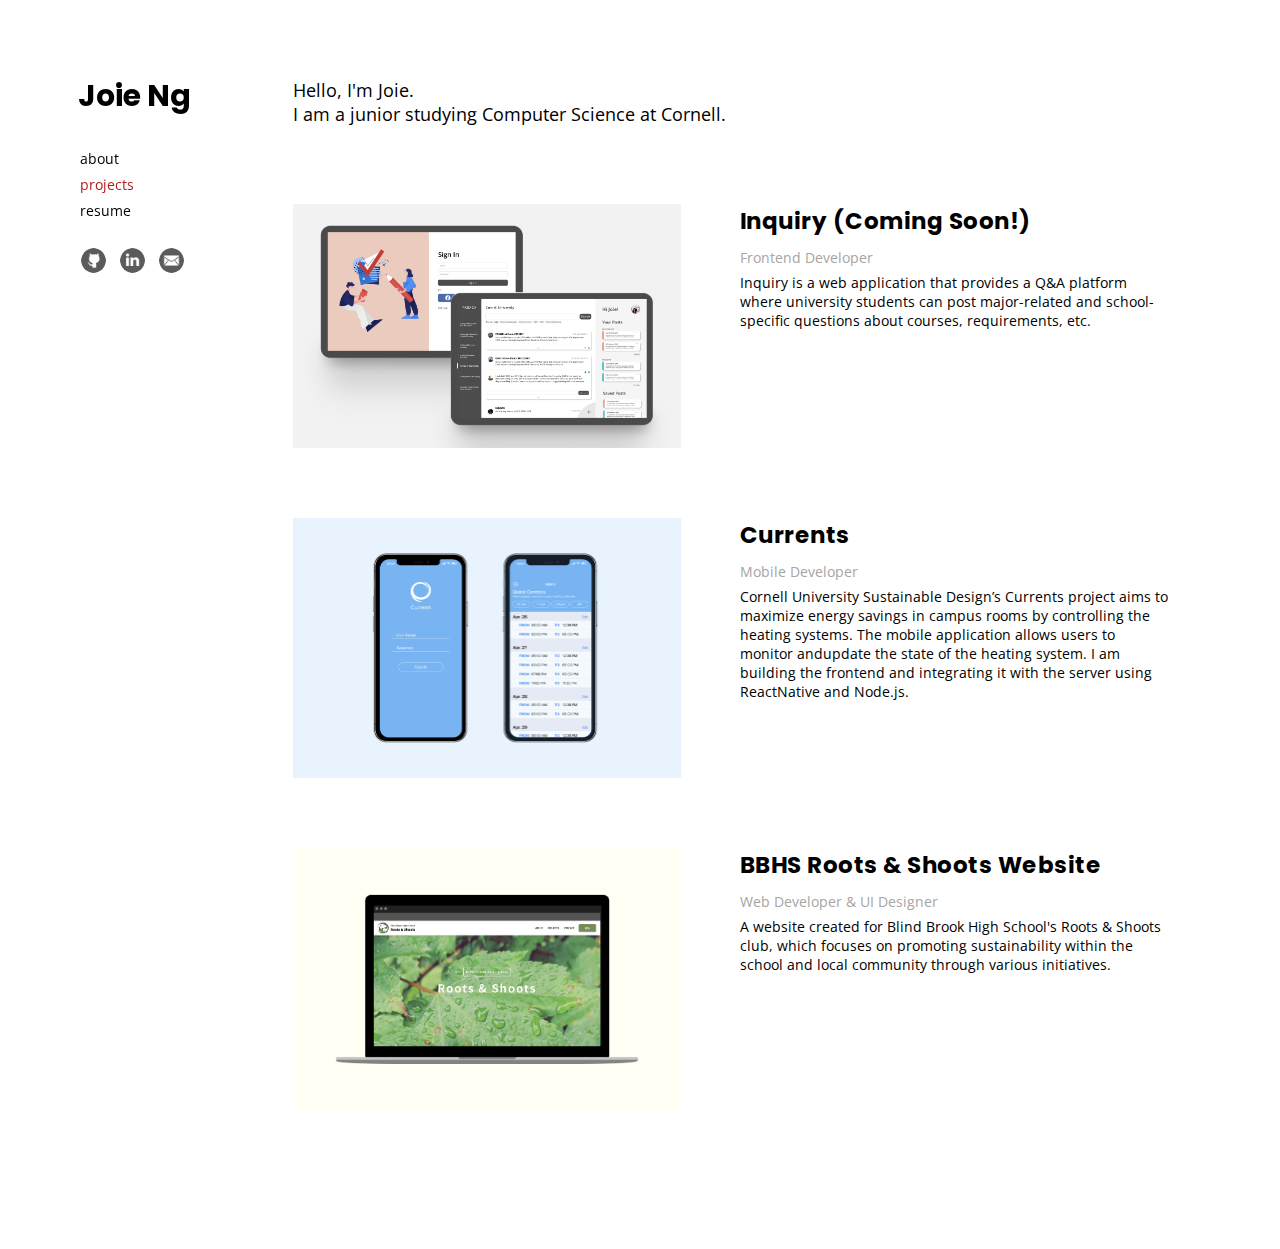
==== index.html @ 9357e78f "Update nav and title" ====
<html lang="en">

<head>
  <title>Joie Ng</title>
  <link rel="stylesheet" href="./css/main.css">
  <!-- font awesome css -->
  <link rel="stylesheet" href="https://maxcdn.bootstrapcdn.com/font-awesome/4.5.0/css/font-awesome.min.css">
  <link href='https://fonts.googleapis.com/css?family=Lobster' rel='stylesheet' type='text/css'>
  <link href="https://fonts.googleapis.com/css?family=Open+Sans|Poppins:300,400,500,600,700,800,900&display=swap"
    rel="stylesheet">
</head>

<body>

  <ul>
    <li class="name"><a href="./index.html">Joie Ng</a></li>
    <li class="section-link"><a href="./about.html">about</a></li>
    <li class="section-link"><a class="red-text" href="./index.html">projects</a></li>
    <li class="section-link"><a href="./resume.html">resume</a></li>
    <div class="socials">
      <a href="https://github.com/joiewyng" target="_blank"><img class="icon" src="./icons/github-icon-dark.png"></a>
      <a href="https://linkedin.com/in/joieng" target="_blank"><img class="icon"
          src="./icons/linkedin-icon-dark.png"></a>
      <a href="mailto: jn437@cornell.edu"><img class="icon" src="./icons/email-icon-dark.png"></a>
    </div>
  </ul>



  <!-- <div class="topnav">
    <img id="logo" src="../images/signature.jpg">
    <a href="https://drive.google.com/file/d/1CeFThQTMOqF3CsOaxOZoIO7t6Dawft7h/view?usp=sharing">Resume</a>
    <a href="about">About</a>
    <a href="/">Portfolio</a>
  </div> -->

  <div class="page">
    <div class="portfolio-intro">
      <div class="intro">
        Hello, I'm Joie.
      </div>
      <div class="intro lightgray">
        I am a junior studying Computer Science at Cornell.
      </div>
      <br>
    </div>

    <div class="row">
      <div class="left-col">
        <img class="proj-image" src="./images/mockups/Piazza2.0-mockup.png">
      </div>
      <div class="right-col">
        <text class="proj-header">
          Inquiry (Coming Soon!)
        </text>
        <div class="role-description">
          Frontend Developer
        </div>
        <text class="proj-description">
          Inquiry is a web application that provides a Q&A platform where university
          students can post major-related and school-specific questions about courses,
          requirements, etc.
          <br>

        </text>
      </div>
    </div>

    <div class="row">
      <div class="left-col">
        <img class="proj-image" src="./images/mockups/Currents-Mobile-mockup.png">
      </div>
      <div class="right-col">
        <text class="proj-header">
          Currents
        </text>
        <div class="role-description">
          Mobile Developer
        </div>
        <text class="proj-description">
          Cornell University Sustainable Design’s Currents project aims to maximize
          energy savings in campus rooms by controlling the heating systems. The
          mobile application allows users to monitor andupdate the state of the
          heating system. I am building the frontend and integrating it with the
          server using ReactNative and Node.js.
          <br>

        </text>
      </div>
    </div>

    <div class="row">
      <div class="left-col">
        <img class="proj-image" src="./images/mockups/BBHS-R&S-mockup.png">
      </div>
      <div class="right-col">
        <text class="proj-header">
          BBHS Roots & Shoots Website
        </text>
        <div class="role-description">
          Web Developer & UI Designer
        </div>
        <text class="proj-description">
          A website created for Blind Brook High School's Roots & Shoots club,
          which focuses on promoting sustainability within the school and local community
          through various initiatives.
          <br>

        </text>
      </div>
    </div>

  </div>

  </div>

</body>

</html>
---- css/main.css ----
/* general styling */
body {
  max-width: 1233px;
}

/* navigation bar */
ul{
  list-style-type: none;
  font-family: 'Open Sans', 'sans-serif';
  margin: 0;
  padding: 70px;
  width: 300px;
  /* background-color: #f1f1f1; */
  height: 100%; /* Full height */
  position: fixed; /* Make it stick, even on scroll */
  overflow: auto; /* Enable scrolling if the sidenav has too much content */
}

.red-text {
  color: #B31B1B;
}

.section-link {
  margin: 7px 2px;
  font-size: 14px;
}

a:hover {
  /* color: #3675ade0; */
  color: #B31B1B;
}

a {
  color: black;
  text-decoration: none;
}

a:hover {
  text-decoration: none;
}

.name {
  font-family: 'Poppins', 'sans-serif';
  font-weight: 700;
  font-size: 30px;
  margin-bottom: 30px;
  margin-top: -5px;
}

/* .section-link:hover {
  color: #337ab7;
} */

/* page formatting */
.page {
  padding: 70px 70px 70px 270px;
}

.socials {
  margin: 25px 0px;
}

.icon {
  height: 25px;
  width: 25px;
  margin-right: 4px;
  opacity: 80%;
  border: 3px #FFFFFF solid;
  border-radius: 25px;
}

.icon:hover {
  opacity: 100%;
  border: 3px #B31B1B solid;
  border-radius: 25px;
}




/* Work */
.intro {
  font-family: 'Open Sans', sans-serif;
  font-size: 18px;
  display: flex;
  text-align: left;
  padding: 0px 15px;
}

.row {
  margin: 50px 0px;
  display: flex;
}

.left-col {
  width: 50%;
  padding: 0px 15px;
}

.right-col {
  width: 50%;
}

@media screen and (max-width: 1030px) {
  .row {
    margin: 50px 0px;
    display: flex;
    flex-wrap: wrap;
  }
  
  .left-col {
    width: 100%;
  }
  
  .right-col {
    width: 100%;
    padding: 0px 15px;
  }
}

.proj-image{
  max-width: 90%;
  height: auto;
  padding: 10px 0px;
}

.proj-header{    
  font-family: 'Poppins', sans-serif;
  font-weight: 700;
  letter-spacing: .5;
  font-size: 23px;
  display: block;
  padding: 10px 0px;
}

.role-description {
  font-family: 'Open Sans', sans-serif;
  font-size: 14px;
  color: rgb(167, 164, 164);
  margin-bottom: 6px;
  margin-top: 8x;
}

.proj-description {
  font-family: 'Open Sans', sans-serif;
  font-size: 14px;
} 

/* About */
#about {
  /* margin-top: -10px; */
}
/* old nav bar formatting */
#logo {
  width: 120px;
  float: left;
}

.topnav {
  padding: 30px 20px;
  overflow: hidden;
  /* background-color: #333; */
  background-color: white;
}
/*nav bar links*/
.topnav a {
  float: right;
  /* display: block; */
  /* color: #f2f2f2; */
  color: rgba(0, 0, 0, 0.5);
  text-align: center;
  padding: 15px;
  padding-top: 45px;
  text-decoration: none;
  font-family: 'Mukta', sans-serif;
  letter-spacing: .5;
  font-size: 110%;
}

/*nav bar link change color on click*/
.topnav a:hover {
  /* background-color: #ddd; */
  color: rgba(0, 0, 0, 0.8);
}


h1 {
  font-family: 'Sans-Serif', 'bold';
  color: black;
}

p {
  font-family: "Courier New";
  font-size: 30px;
}


.abt-image{
  padding-right: 0px;
}


/* resume */
.resume .container {
  width: 70vw;
  height: 100vh;
}
  
/* dark mode */
 /* body{
  background-color: #1B1F23;
  color: #E1E4E8;
  opacity: 90%;
}

.topnav{
  background-color: #1B1F23;
} 

.portfolio-intro{
  overflow: hidden;
}

.portfolio-intro:after{
  content:"";
  display: inline-block;
  height: 0.5em;
  vertical-align: bottom;
  width: 100%;
  margin-left: 10px;
  border-bottom: 2px solid #85c1e4;
} 

#logo{
  border-radius: 15px;
}

.topnav a{
  color: #E1E4E8;
}

.topnav a:hover{
  color: white;
}

.lightgray{
  color: #a1a9b1
}

.proj-description{
  color: #a6adb4;
} 


a {
  color: white;
}

a:hover {
  color: #85c1e4;
} */
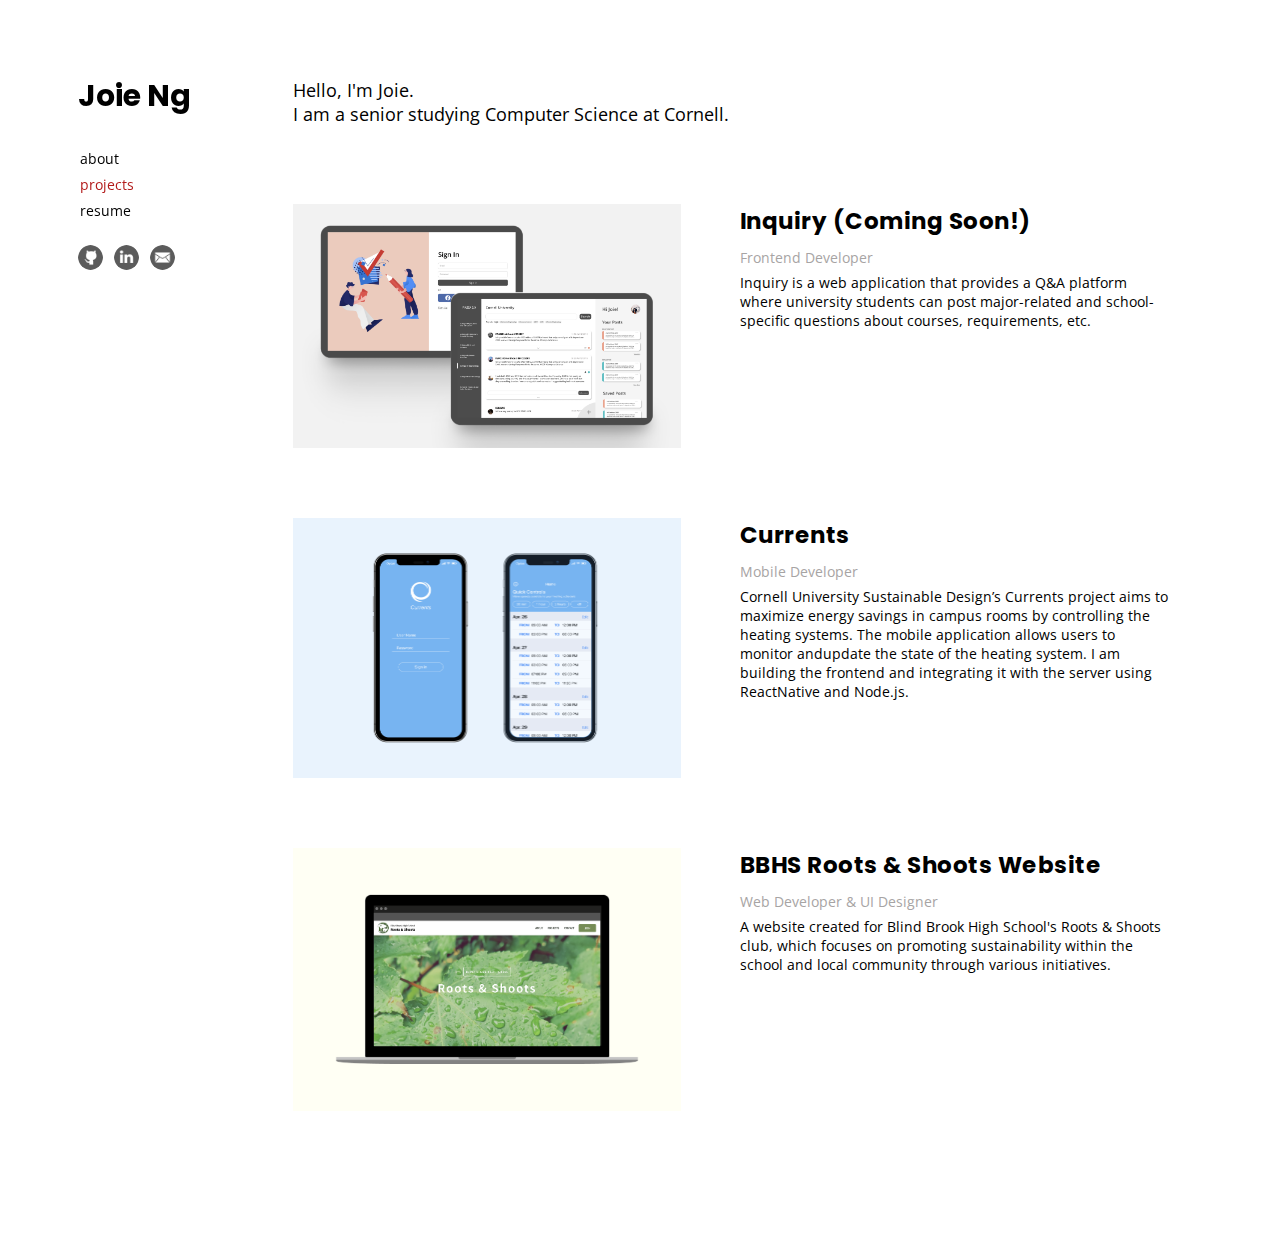
==== commit 7d6ddd6b: "Updated bio description" ====
--- a/index.html
+++ b/index.html
@@ -40,7 +40,7 @@
         Hello, I'm Joie.
       </div>
       <div class="intro lightgray">
-        I am a junior studying Computer Science at Cornell.
+        I am a senior studying Computer Science at Cornell.
       </div>
       <br>
     </div>
--- a/css/main.css
+++ b/css/main.css
@@ -64,16 +64,16 @@
 .icon {
   height: 25px;
   width: 25px;
-  margin-right: 4px;
+  margin-right: 7px;
   opacity: 80%;
-  border: 3px #FFFFFF solid;
+  /* border: 5px #FFFFFF solid; */
   border-radius: 25px;
 }
 
 .icon:hover {
   opacity: 100%;
-  border: 3px #B31B1B solid;
-  border-radius: 25px;
+  /* border: 5px #B31B1B solid;
+  border-radius: 25px; */
 }
 
 
@@ -148,9 +148,15 @@
 } 
 
 /* About */
-#about {
-  /* margin-top: -10px; */
-}
+
+.abt-image {
+  padding-left: 15px;
+}
+
+.abt-text {
+  padding-right: 50px;
+}
+
 /* old nav bar formatting */
 #logo {
   width: 120px;
@@ -195,12 +201,6 @@
   font-size: 30px;
 }
 
-
-.abt-image{
-  padding-right: 0px;
-}
-
-
 /* resume */
 .resume .container {
   width: 70vw;
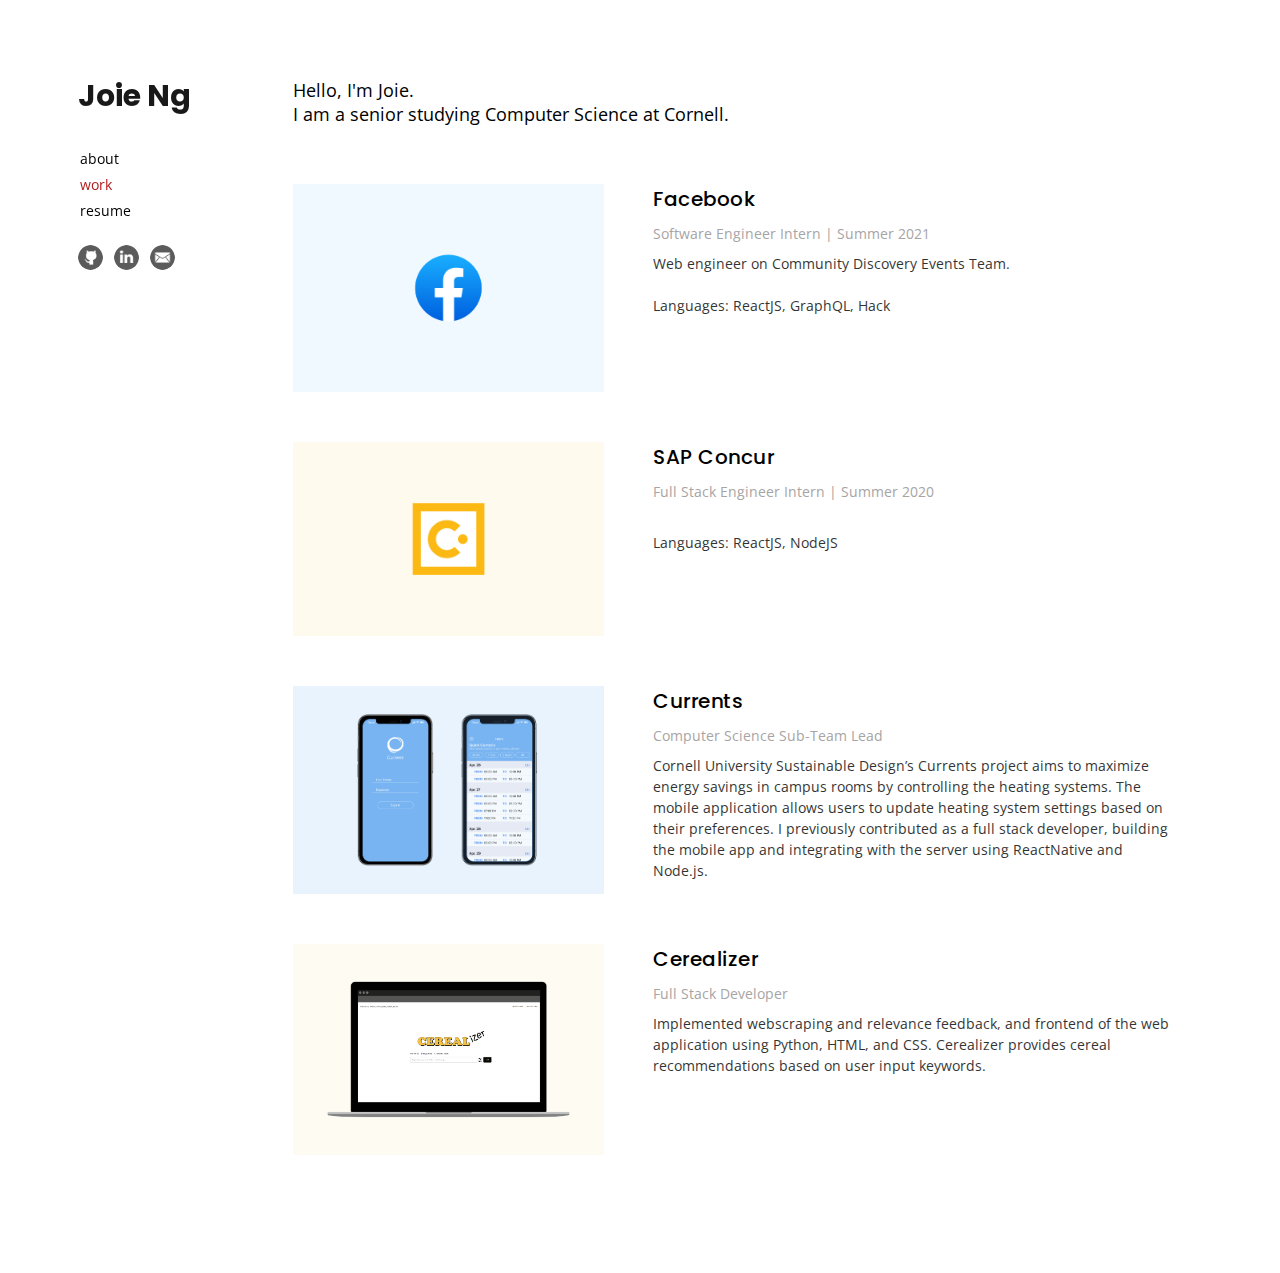
==== commit 0219ba8a: "Updated work" ====
--- a/index.html
+++ b/index.html
@@ -15,7 +15,7 @@
   <ul>
     <li class="name"><a href="./index.html">Joie Ng</a></li>
     <li class="section-link"><a href="./about.html">about</a></li>
-    <li class="section-link"><a class="red-text" href="./index.html">projects</a></li>
+    <li class="section-link"><a class="red-text" href="./index.html">work</a></li>
     <li class="section-link"><a href="./resume.html">resume</a></li>
     <div class="socials">
       <a href="https://github.com/joiewyng" target="_blank"><img class="icon" src="./icons/github-icon-dark.png"></a>
@@ -47,6 +47,88 @@
 
     <div class="row">
       <div class="left-col">
+        <img class="proj-image" src="./images/mockups/facebook-clear.png">
+      </div>
+      <div class="right-col">
+        <text class="proj-header">
+          Facebook
+        </text>
+        <div class="role-description">
+          Software Engineer Intern | Summer 2021
+        </div>
+        <text class="proj-description">
+          Web engineer on Community Discovery Events Team.
+          <br> <br>
+          <!-- &lt; &nbsp; ReactJS, GraphQL, Hack &nbsp; &gt; -->
+          Languages: ReactJS, GraphQL, Hack 
+        </text>
+      </div>
+    </div>
+
+    <div class="row">
+      <div class="left-col">
+        <img class="proj-image" src="./images/mockups/sapconcur-clear.png">
+      </div>
+      <div class="right-col">
+        <text class="proj-header">
+          SAP Concur
+        </text>
+        <div class="role-description">
+          Full Stack Engineer Intern | Summer 2020
+        </div>
+        <text class="proj-description">
+          <br>
+          <!-- &lt; &nbsp; ReactJS, GraphQL, Hack &nbsp; &gt; -->
+          Languages: ReactJS, NodeJS
+        </text>
+      </div>
+    </div>
+
+    <div class="row">
+      <div class="left-col">
+        <img class="proj-image" src="./images/mockups/Currents-Mobile-mockup.png">
+      </div>
+      <div class="right-col">
+        <text class="proj-header">
+          Currents
+        </text>
+        <div class="role-description">
+          Computer Science Sub-Team Lead 
+        </div>
+        <text class="proj-description">
+          Cornell University Sustainable Design’s Currents project aims to maximize
+          energy savings in campus rooms by controlling the heating systems. The
+          mobile application allows users to update heating system settings based on their 
+          preferences. I previously contributed as a full stack developer, building 
+          the mobile app and integrating with the server using ReactNative and Node.js.
+          <br>
+
+        </text>
+      </div>
+    </div>
+
+    <div class="row">
+      <div class="left-col">
+        <img class="proj-image" src="./images/mockups/Cerealizer-mockup.png">
+      </div>
+      <div class="right-col">
+        <text class="proj-header">
+          Cerealizer
+        </text>
+        <div class="role-description">
+          Full Stack Developer
+        </div>
+        <text class="proj-description">
+          Implemented webscraping and relevance feedback, and frontend of the web application using Python, HTML, and CSS. 
+          Cerealizer provides cereal recommendations based on user input keywords.
+          <br>
+
+        </text>
+      </div>
+    </div>
+
+    <!-- <div class="row">
+      <div class="left-col">
         <img class="proj-image" src="./images/mockups/Piazza2.0-mockup.png">
       </div>
       <div class="right-col">
@@ -64,32 +146,9 @@
 
         </text>
       </div>
-    </div>
+    </div> -->
 
-    <div class="row">
-      <div class="left-col">
-        <img class="proj-image" src="./images/mockups/Currents-Mobile-mockup.png">
-      </div>
-      <div class="right-col">
-        <text class="proj-header">
-          Currents
-        </text>
-        <div class="role-description">
-          Mobile Developer
-        </div>
-        <text class="proj-description">
-          Cornell University Sustainable Design’s Currents project aims to maximize
-          energy savings in campus rooms by controlling the heating systems. The
-          mobile application allows users to monitor andupdate the state of the
-          heating system. I am building the frontend and integrating it with the
-          server using ReactNative and Node.js.
-          <br>
-
-        </text>
-      </div>
-    </div>
-
-    <div class="row">
+    <!-- <div class="row">
       <div class="left-col">
         <img class="proj-image" src="./images/mockups/BBHS-R&S-mockup.png">
       </div>
@@ -101,14 +160,14 @@
           Web Developer & UI Designer
         </div>
         <text class="proj-description">
-          A website created for Blind Brook High School's Roots & Shoots club,
+          I designed and developed a website for Blind Brook High School's Roots & Shoots club,
           which focuses on promoting sustainability within the school and local community
           through various initiatives.
           <br>
 
         </text>
       </div>
-    </div>
+    </div> -->
 
   </div>
 
--- a/css/main.css
+++ b/css/main.css
@@ -2,6 +2,7 @@
 /* general styling */
 body {
   max-width: 1233px;
+  /* letter-spacing: 0.02em; */
 }
 
 /* navigation bar */
@@ -46,6 +47,7 @@
   font-size: 30px;
   margin-bottom: 30px;
   margin-top: -5px;
+  opacity: 90%;
 }
 
 /* .section-link:hover {
@@ -89,17 +91,17 @@
 }
 
 .row {
-  margin: 50px 0px;
+  margin: 30px 0px;
   display: flex;
 }
 
 .left-col {
-  width: 50%;
+  width: 40%;
   padding: 0px 15px;
 }
 
 .right-col {
-  width: 50%;
+  width: 60%;
 }
 
 @media screen and (max-width: 1030px) {
@@ -127,9 +129,9 @@
 
 .proj-header{    
   font-family: 'Poppins', sans-serif;
-  font-weight: 700;
+  font-weight: 500;
   letter-spacing: .5;
-  font-size: 23px;
+  font-size: 20px;
   display: block;
   padding: 10px 0px;
 }
@@ -138,13 +140,15 @@
   font-family: 'Open Sans', sans-serif;
   font-size: 14px;
   color: rgb(167, 164, 164);
-  margin-bottom: 6px;
-  margin-top: 8x;
+  margin-bottom: 10px;
+  /* margin-top: 6px; */
 }
 
 .proj-description {
   font-family: 'Open Sans', sans-serif;
   font-size: 14px;
+  line-height: 1.5;
+  opacity: 80%;
 } 
 
 /* About */
@@ -156,6 +160,35 @@
 .abt-text {
   padding-right: 50px;
 }
+
+/* Travel, Needle Felting, Baking */
+.interest-nav {
+  font-family: 'Open Sans', sans-serif;
+  font-size: 14.5px;
+  /* display: flex; */
+  text-align: center;
+  padding: 0px 15px;
+}
+
+.interest .img-container {
+  width: 270px;
+  height: 270px;
+  margin: 10px;
+}
+
+.interest img {
+  width: 100%;
+  height: 100%;
+  object-fit: cover; 
+}
+
+.interest .row {
+  flex-wrap: wrap;
+  margin-right: -10px;
+  margin-left: 10px;
+}
+
+
 
 /* old nav bar formatting */
 #logo {
@@ -206,7 +239,7 @@
   width: 70vw;
   height: 100vh;
 }
-  
+
 /* dark mode */
  /* body{
   background-color: #1B1F23;
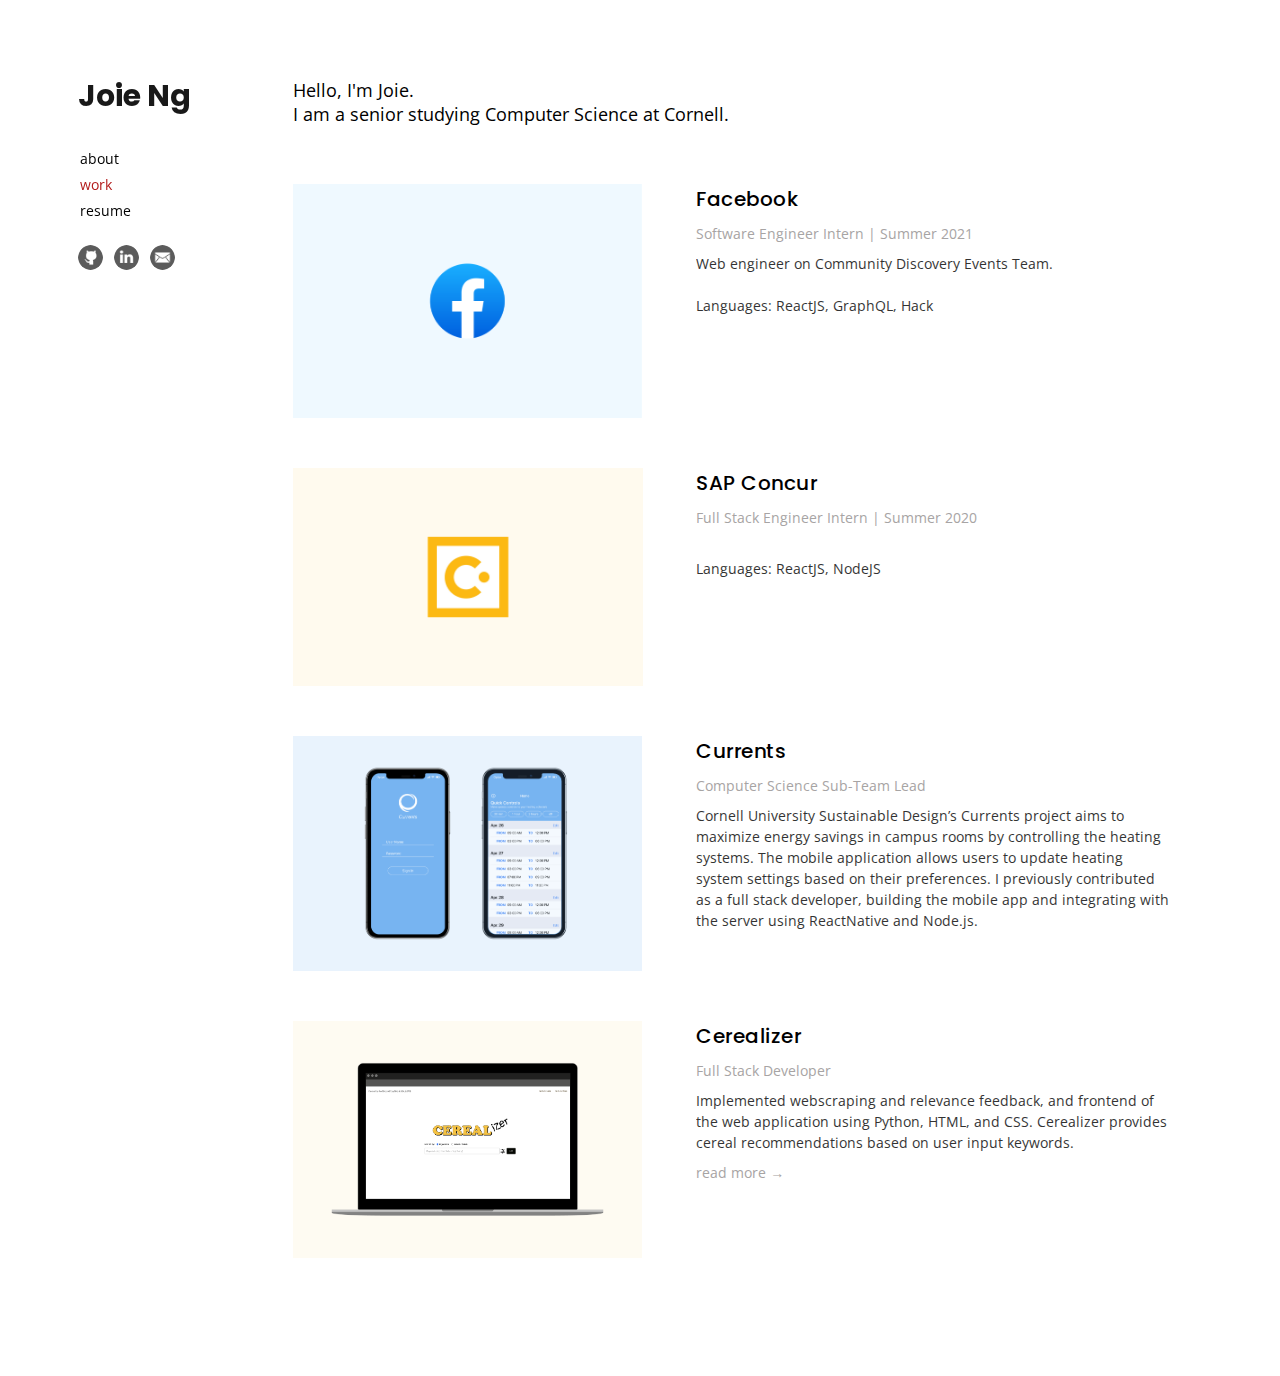
==== commit af2396e7: "Added Cerealizer project details" ====
--- a/index.html
+++ b/index.html
@@ -102,8 +102,13 @@
           preferences. I previously contributed as a full stack developer, building 
           the mobile app and integrating with the server using ReactNative and Node.js.
           <br>
-
         </text>
+        <!-- <a href="./currents.html">
+          <div class="read-more">  
+           read more &#8594;
+          </div>
+        </a> -->
+        
       </div>
     </div>
 
@@ -122,8 +127,12 @@
           Implemented webscraping and relevance feedback, and frontend of the web application using Python, HTML, and CSS. 
           Cerealizer provides cereal recommendations based on user input keywords.
           <br>
-
         </text>
+        <a href="./cerealizer.html">
+          <div class="read-more">  
+            read more &#8594;
+          </div>
+        </a>
       </div>
     </div>
 
--- a/css/main.css
+++ b/css/main.css
@@ -96,12 +96,24 @@
 }
 
 .left-col {
-  width: 40%;
+  width: 45%;
   padding: 0px 15px;
 }
 
 .right-col {
-  width: 60%;
+  width: 55%;
+}
+
+.read-more {
+  color: rgb(167, 164, 164);
+  margin-top: 10px;
+  font-family: 'Open Sans', sans-serif;
+  font-size: 14px;
+}
+
+.read-more:hover {
+  color:#B31B1B;
+  cursor: pointer;
 }
 
 @media screen and (max-width: 1030px) {
@@ -127,6 +139,12 @@
   padding: 10px 0px;
 }
 
+.proj-image-wider{
+  max-width: 100%;
+  height: auto;
+  padding: 10px 0px;
+}
+
 .proj-header{    
   font-family: 'Poppins', sans-serif;
   font-weight: 500;
@@ -150,6 +168,35 @@
   line-height: 1.5;
   opacity: 80%;
 } 
+
+.label {
+  font-size: 14px;
+  color: rgb(167, 164, 164);
+  font-weight: 1000;
+  letter-spacing: 1.02;
+}
+
+.project-details {
+  font-size: 14px;
+  font-family: 'Open Sans', sans-serif;
+}
+
+.project-detail {
+  margin: 10px 0px;
+}
+
+.divider {
+  opacity: 40%;
+  width: 100px;
+}
+
+.demo-description {
+  font-family: 'Open Sans', sans-serif;
+  font-size: 14px;
+  line-height: 1.5;
+  opacity: 80%;
+  padding-right: 50px;
+}
 
 /* About */
 
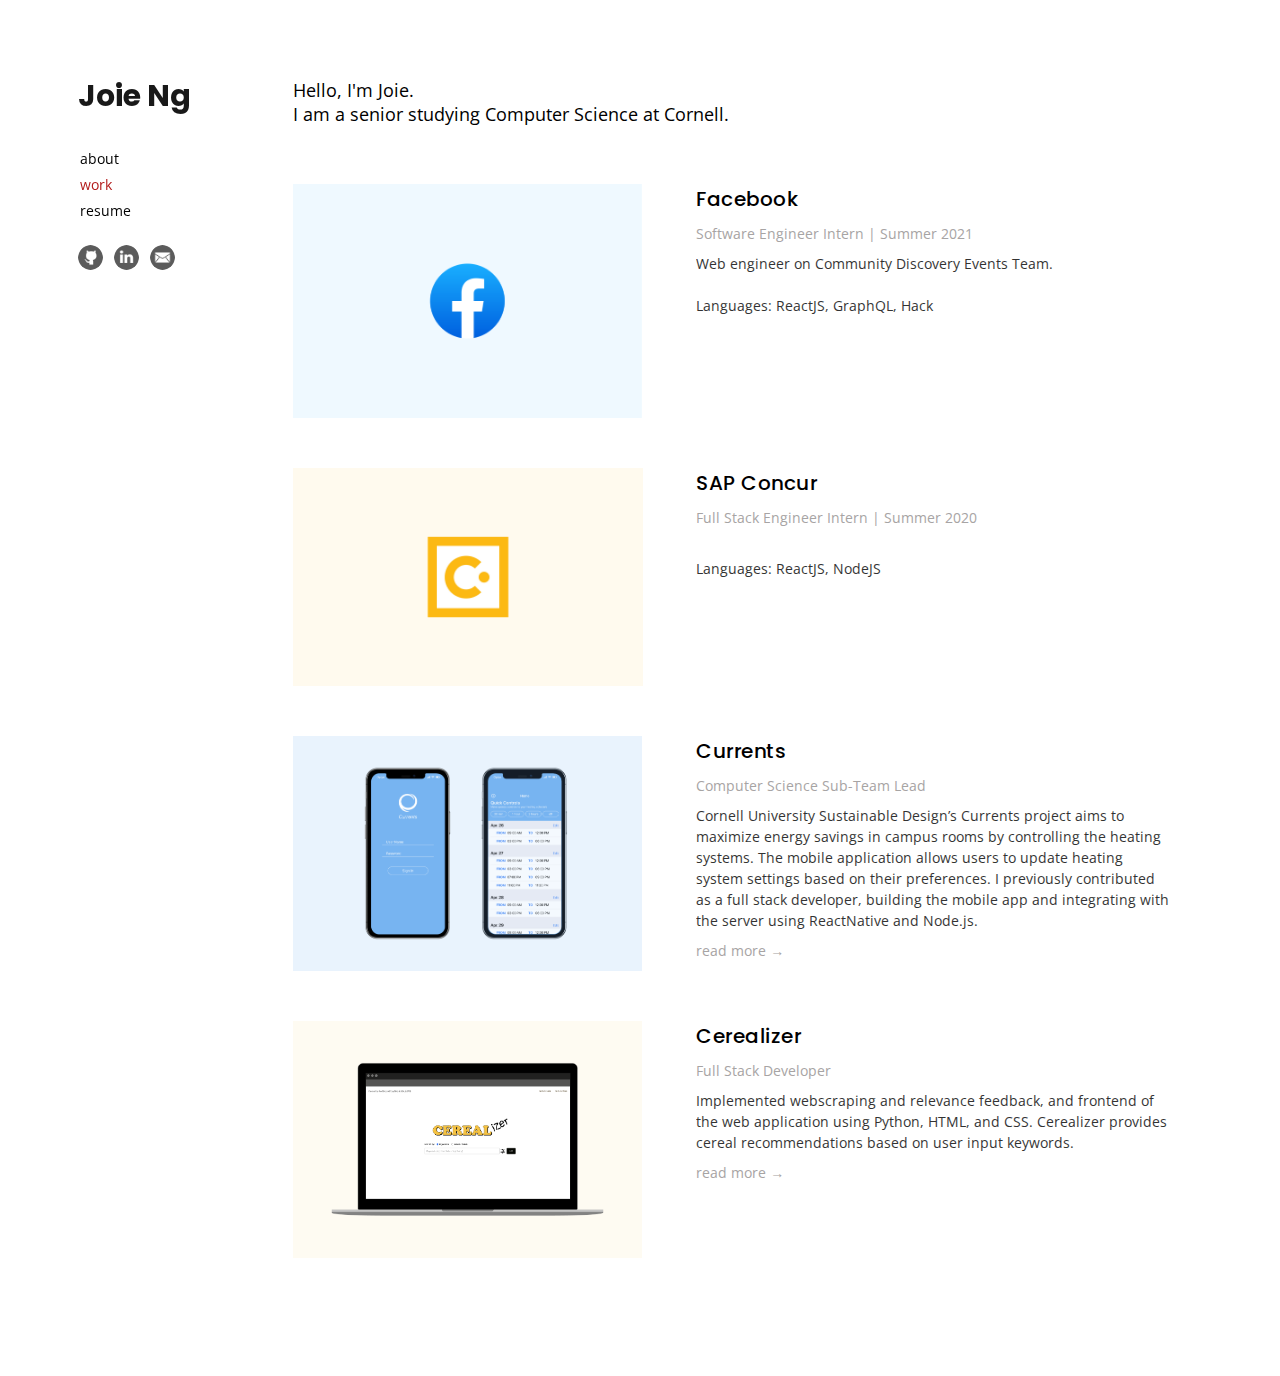
==== commit 7715f90e: "Added Currents project details" ====
--- a/index.html
+++ b/index.html
@@ -103,11 +103,11 @@
           the mobile app and integrating with the server using ReactNative and Node.js.
           <br>
         </text>
-        <!-- <a href="./currents.html">
+        <a href="./currents.html">
           <div class="read-more">  
            read more &#8594;
           </div>
-        </a> -->
+        </a>
         
       </div>
     </div>
--- a/css/main.css
+++ b/css/main.css
@@ -131,6 +131,18 @@
     width: 100%;
     padding: 0px 15px;
   }
+
+  .project-links {
+    padding-bottom: 20px;
+  }  
+
+  video {
+    width: 100%;
+  }
+
+  .demo-description {
+    padding-right: 0px !important;
+  }
 }
 
 .proj-image{
@@ -196,6 +208,18 @@
   line-height: 1.5;
   opacity: 80%;
   padding-right: 50px;
+}
+
+.project-link {
+  color: rgb(167, 164, 164);
+  margin-top: 10px;
+  font-family: 'Open Sans', sans-serif;
+  font-size: 14px;
+}
+
+.project-links {
+  color: rgb(167, 164, 164);
+  padding-top: 10px;
 }
 
 /* About */
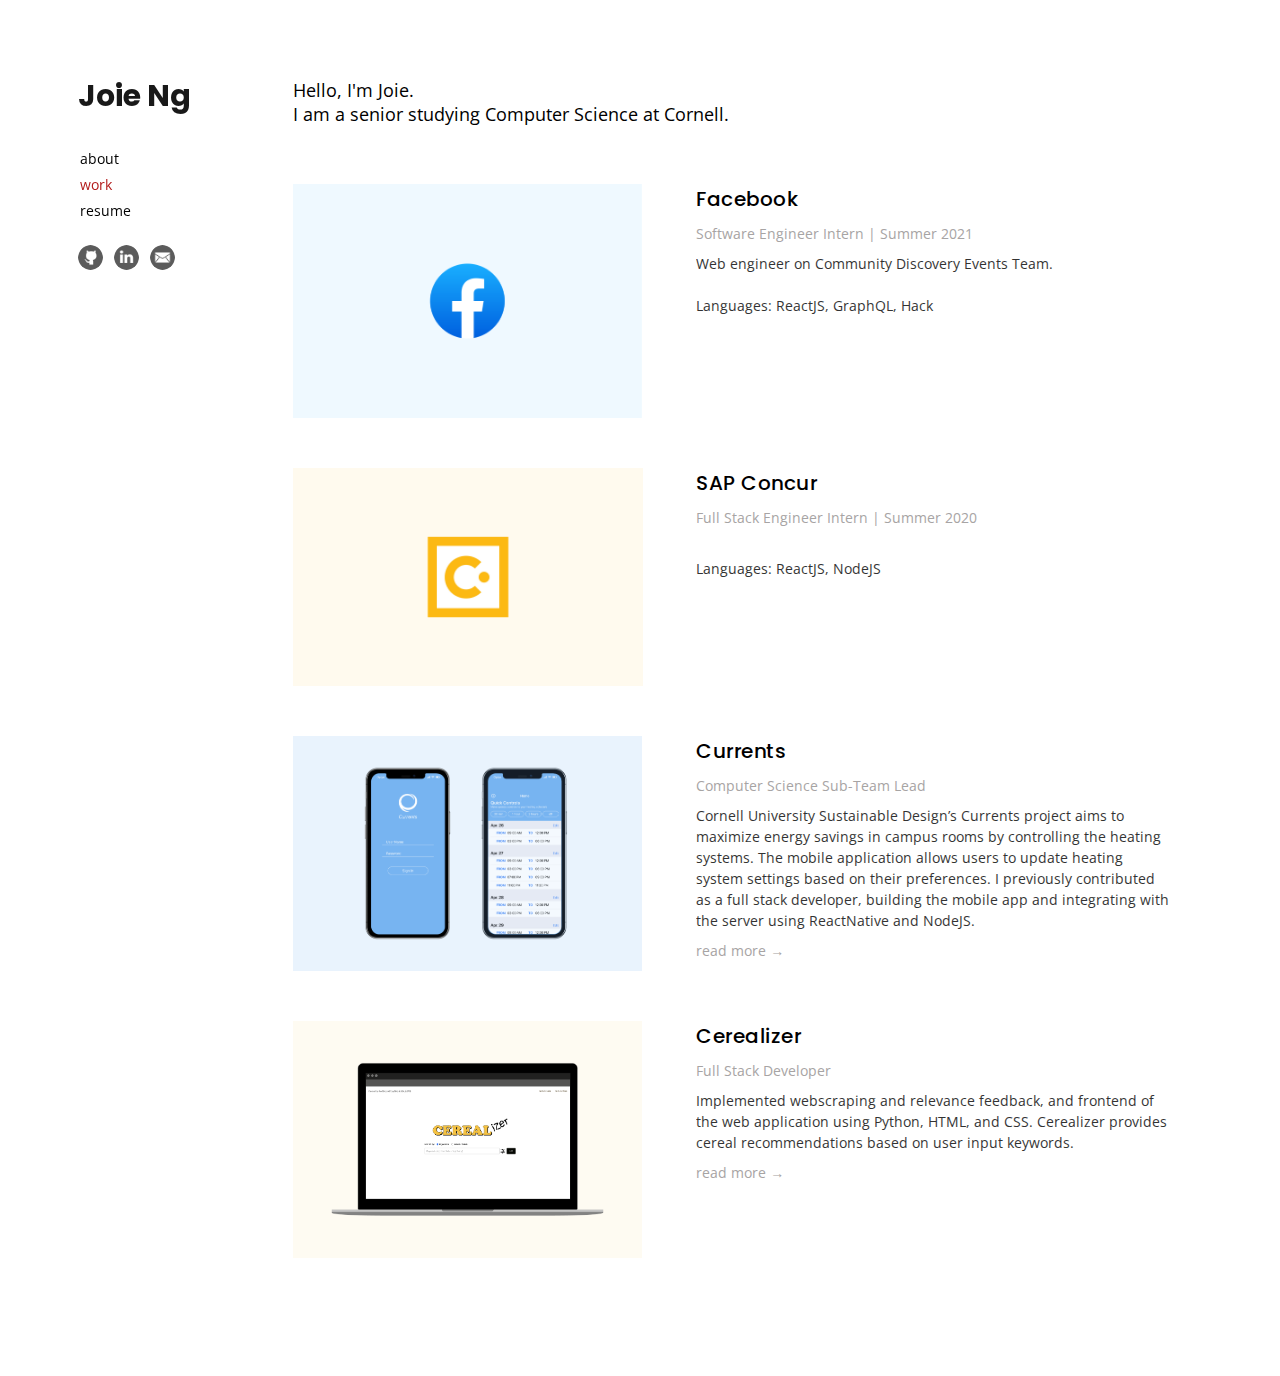
==== commit 41b932b0: "Fixed unclickable 'read more' on small screen, minor styling changes" ====
--- a/index.html
+++ b/index.html
@@ -100,7 +100,7 @@
           energy savings in campus rooms by controlling the heating systems. The
           mobile application allows users to update heating system settings based on their 
           preferences. I previously contributed as a full stack developer, building 
-          the mobile app and integrating with the server using ReactNative and Node.js.
+          the mobile app and integrating with the server using ReactNative and NodeJS.
           <br>
         </text>
         <a href="./currents.html">
--- a/css/main.css
+++ b/css/main.css
@@ -132,6 +132,10 @@
     padding: 0px 15px;
   }
 
+  a {
+    position: relative;
+  }
+
   .project-links {
     padding-bottom: 20px;
   }  
@@ -198,6 +202,7 @@
 }
 
 .divider {
+  margin-top: 30px;
   opacity: 40%;
   width: 100px;
 }
@@ -223,6 +228,14 @@
 }
 
 /* About */
+.about .red-text {
+  opacity: 80%;
+}
+
+.red-text:hover {
+  font-weight: bold;
+  opacity: 100%;
+}
 
 .abt-image {
   padding-left: 15px;
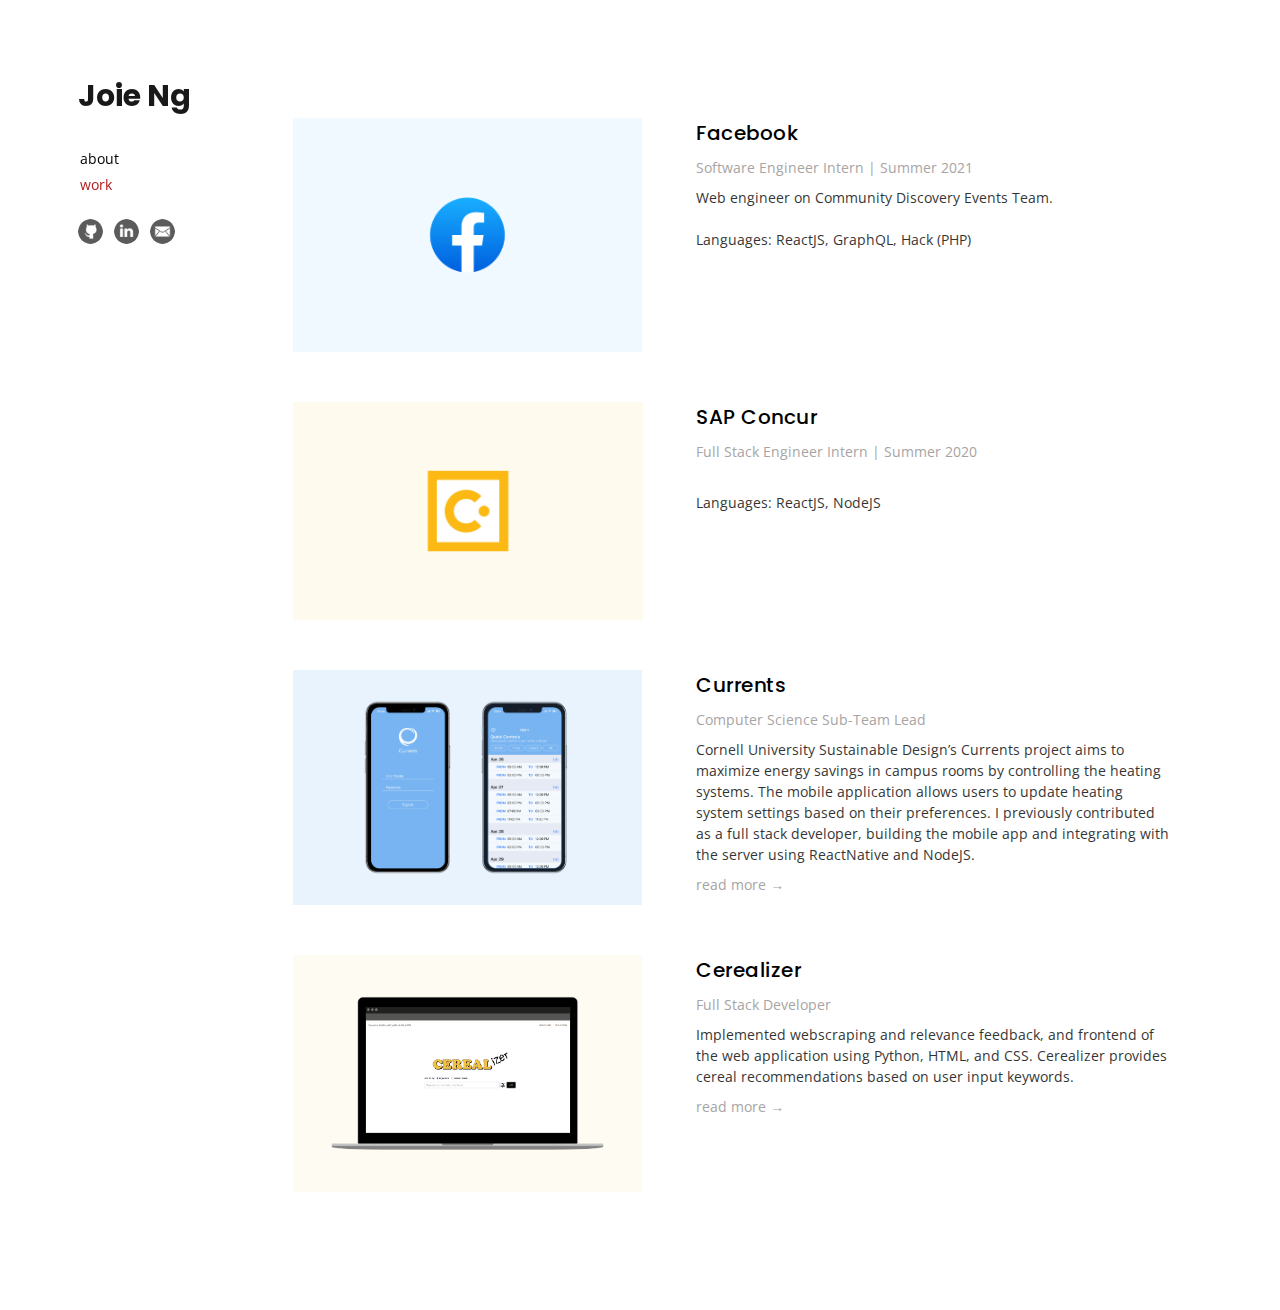
==== commit 55249157: "Post grad updates" ====
--- a/index.html
+++ b/index.html
@@ -16,12 +16,12 @@
     <li class="name"><a href="./index.html">Joie Ng</a></li>
     <li class="section-link"><a href="./about.html">about</a></li>
     <li class="section-link"><a class="red-text" href="./index.html">work</a></li>
-    <li class="section-link"><a href="./resume.html">resume</a></li>
+    <!-- <li class="section-link"><a href="./resume.html">resume</a></li> -->
     <div class="socials">
       <a href="https://github.com/joiewyng" target="_blank"><img class="icon" src="./icons/github-icon-dark.png"></a>
       <a href="https://linkedin.com/in/joieng" target="_blank"><img class="icon"
           src="./icons/linkedin-icon-dark.png"></a>
-      <a href="mailto: jn437@cornell.edu"><img class="icon" src="./icons/email-icon-dark.png"></a>
+      <a href="mailto:joie.wy.ng@gmail.com"><img class="icon" src="./icons/email-icon-dark.png"></a>
     </div>
   </ul>
 
@@ -35,15 +35,15 @@
   </div> -->
 
   <div class="page">
-    <div class="portfolio-intro">
+    <!-- <div class="portfolio-intro">
       <div class="intro">
         Hello, I'm Joie.
       </div>
       <div class="intro lightgray">
-        I am a senior studying Computer Science at Cornell.
+        I am a new grad who studied Computer Science at Cornell.
       </div>
       <br>
-    </div>
+    </div> -->
 
     <div class="row">
       <div class="left-col">
@@ -60,7 +60,7 @@
           Web engineer on Community Discovery Events Team.
           <br> <br>
           <!-- &lt; &nbsp; ReactJS, GraphQL, Hack &nbsp; &gt; -->
-          Languages: ReactJS, GraphQL, Hack 
+          Languages: ReactJS, GraphQL, Hack (PHP)
         </text>
       </div>
     </div>
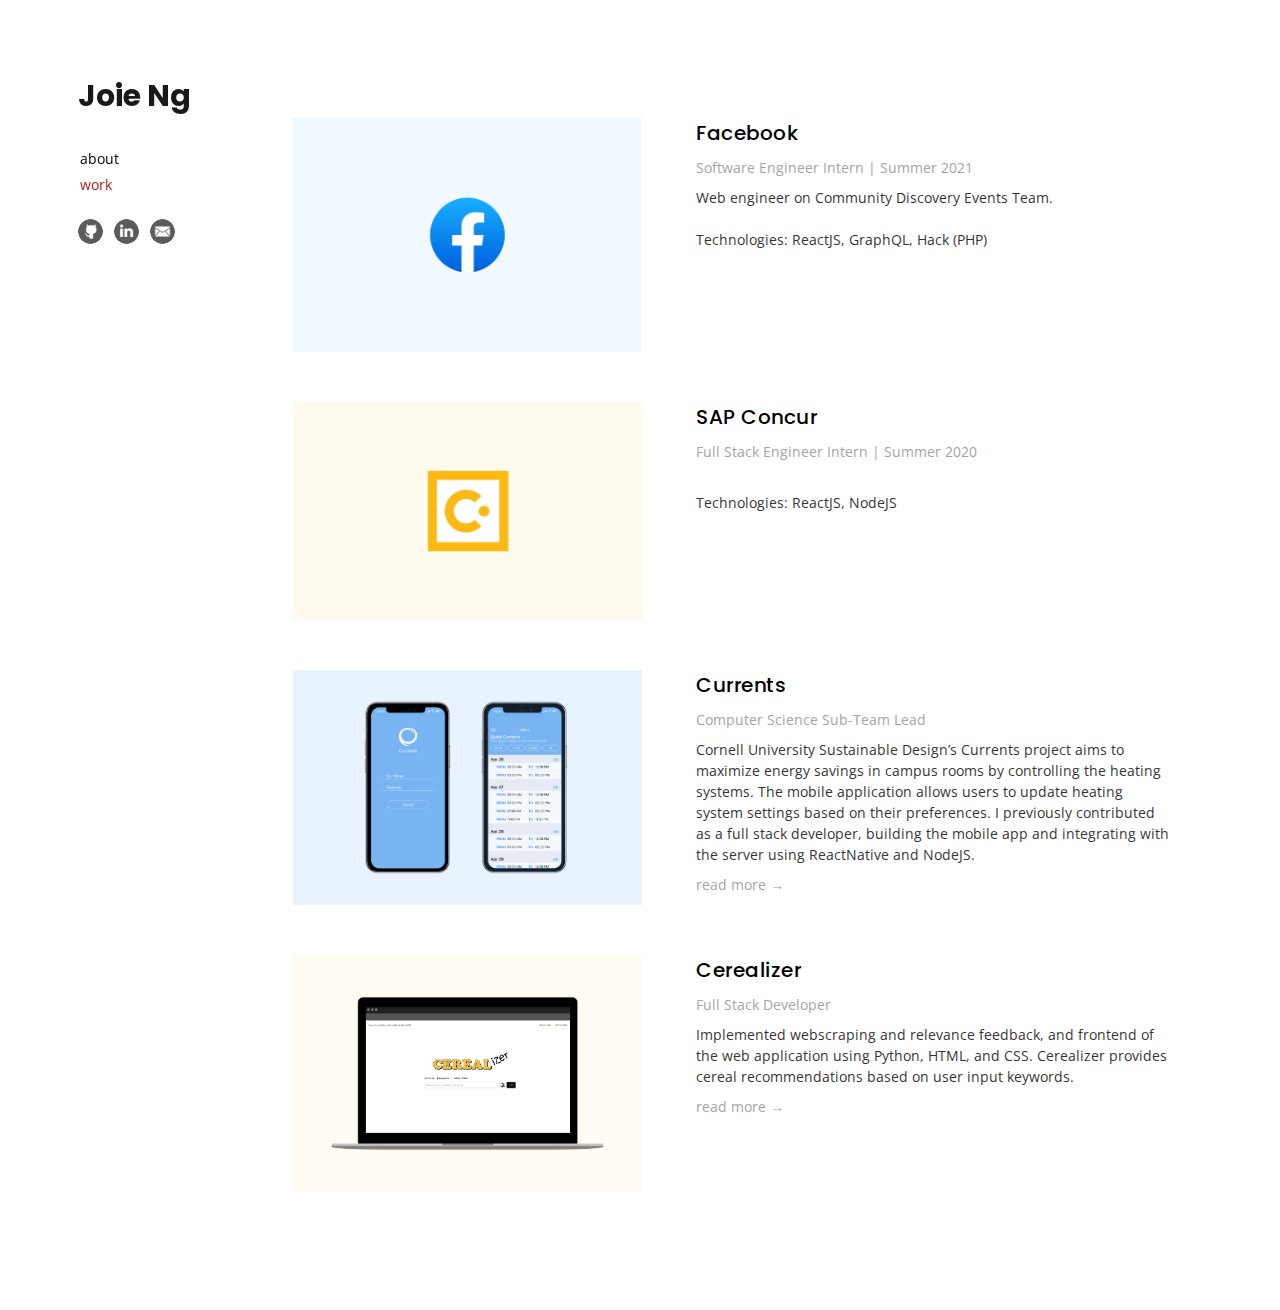
==== commit 9307d79e: "Updates + cleanup" ====
--- a/index.html
+++ b/index.html
@@ -25,25 +25,7 @@
     </div>
   </ul>
 
-
-
-  <!-- <div class="topnav">
-    <img id="logo" src="../images/signature.jpg">
-    <a href="https://drive.google.com/file/d/1CeFThQTMOqF3CsOaxOZoIO7t6Dawft7h/view?usp=sharing">Resume</a>
-    <a href="about">About</a>
-    <a href="/">Portfolio</a>
-  </div> -->
-
   <div class="page">
-    <!-- <div class="portfolio-intro">
-      <div class="intro">
-        Hello, I'm Joie.
-      </div>
-      <div class="intro lightgray">
-        I am a new grad who studied Computer Science at Cornell.
-      </div>
-      <br>
-    </div> -->
 
     <div class="row">
       <div class="left-col">
@@ -59,8 +41,7 @@
         <text class="proj-description">
           Web engineer on Community Discovery Events Team.
           <br> <br>
-          <!-- &lt; &nbsp; ReactJS, GraphQL, Hack &nbsp; &gt; -->
-          Languages: ReactJS, GraphQL, Hack (PHP)
+          Technologies: ReactJS, GraphQL, Hack (PHP)
         </text>
       </div>
     </div>
@@ -78,8 +59,7 @@
         </div>
         <text class="proj-description">
           <br>
-          <!-- &lt; &nbsp; ReactJS, GraphQL, Hack &nbsp; &gt; -->
-          Languages: ReactJS, NodeJS
+          Technologies: ReactJS, NodeJS
         </text>
       </div>
     </div>
--- a/css/main.css
+++ b/css/main.css
@@ -12,7 +12,6 @@
   margin: 0;
   padding: 70px;
   width: 300px;
-  /* background-color: #f1f1f1; */
   height: 100%; /* Full height */
   position: fixed; /* Make it stick, even on scroll */
   overflow: auto; /* Enable scrolling if the sidenav has too much content */
@@ -22,22 +21,29 @@
   color: #B31B1B;
 }
 
+.underline {
+  text-decoration: #b31b1b2d underline 2.5px;
+  text-underline-offset: 2.5px;
+  padding-top: 1px;
+  padding-bottom: 1px;
+}
+
+.underline:hover {
+  background-color: #b31b1b19;
+}
+
 .section-link {
   margin: 7px 2px;
   font-size: 14px;
 }
 
 a:hover {
-  /* color: #3675ade0; */
   color: #B31B1B;
+  text-decoration: none;
 }
 
 a {
   color: black;
-  text-decoration: none;
-}
-
-a:hover {
   text-decoration: none;
 }
 
